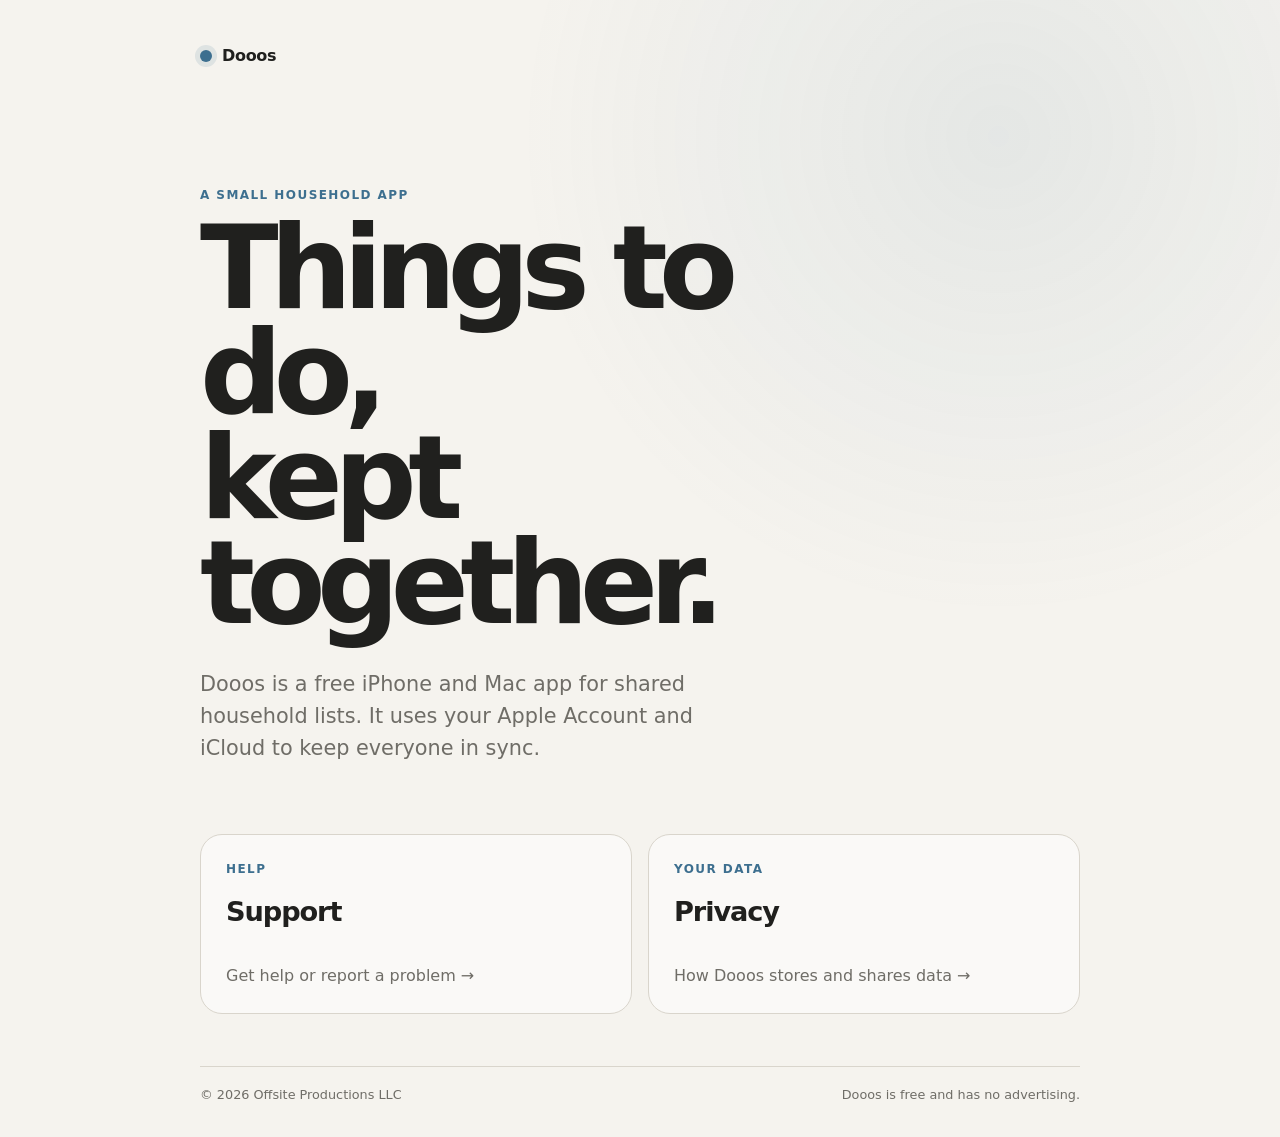
==== index.html @ 3f1df7b7 "Publish Dooos support and privacy site" ====
<!doctype html>
<html lang="en">
<head>
  <meta charset="utf-8">
  <meta name="viewport" content="width=device-width, initial-scale=1">
  <meta name="description" content="Support and privacy information for Dooos, a small shared household to-do app.">
  <title>Dooos</title>
  <link rel="icon" href="./favicon.svg" type="image/svg+xml">
  <link rel="stylesheet" href="./styles.css">
</head>
<body>
  <main class="shell">
    <header class="mark" aria-label="Dooos">
      <span class="dot" aria-hidden="true"></span>
      <span>Dooos</span>
    </header>

    <section class="hero">
      <p class="eyebrow">A small household app</p>
      <h1>Things to do,<br>kept together.</h1>
      <p class="intro">Dooos is a free iPhone and Mac app for shared household lists. It uses your Apple Account and iCloud to keep everyone in sync.</p>
    </section>

    <nav class="cards" aria-label="Information">
      <a class="card" href="./support/">
        <span class="card-label">Help</span>
        <strong>Support</strong>
        <span>Get help or report a problem <span aria-hidden="true">→</span></span>
      </a>
      <a class="card" href="./privacy/">
        <span class="card-label">Your data</span>
        <strong>Privacy</strong>
        <span>How Dooos stores and shares data <span aria-hidden="true">→</span></span>
      </a>
    </nav>

    <footer>
      <span>© 2026 Offsite Productions LLC</span>
      <span>Dooos is free and has no advertising.</span>
    </footer>
  </main>
</body>
</html>
---- styles.css ----
:root {
  color-scheme: light;
  --paper: #f5f3ee;
  --ink: #20201e;
  --muted: #6f6d67;
  --line: #d9d5cc;
  --card: rgba(255, 255, 255, 0.55);
  --blue: #3d6f8f;
}

* { box-sizing: border-box; }

html { background: var(--paper); }

body {
  margin: 0;
  color: var(--ink);
  background:
    radial-gradient(circle at 78% 12%, rgba(61, 111, 143, 0.09), transparent 30rem),
    var(--paper);
  font-family: ui-rounded, "SF Pro Rounded", "Avenir Next", system-ui, sans-serif;
  line-height: 1.55;
}

a { color: inherit; }

.shell {
  width: min(880px, calc(100% - 40px));
  min-height: 100vh;
  margin: 0 auto;
  padding: 44px 0 32px;
  display: flex;
  flex-direction: column;
}

.mark {
  display: flex;
  align-items: center;
  gap: 10px;
  font-size: 1rem;
  font-weight: 700;
  letter-spacing: -0.02em;
}

.dot {
  width: 12px;
  height: 12px;
  border-radius: 50%;
  background: var(--blue);
  box-shadow: 0 0 0 5px rgba(61, 111, 143, 0.12);
}

.hero { margin: clamp(70px, 13vh, 130px) 0 70px; }

.eyebrow,
.card-label {
  margin: 0 0 12px;
  color: var(--blue);
  font-size: 0.75rem;
  font-weight: 750;
  letter-spacing: 0.12em;
  text-transform: uppercase;
}

h1 {
  max-width: 680px;
  margin: 0;
  font-size: clamp(3.6rem, 11vw, 7.2rem);
  line-height: 0.91;
  letter-spacing: -0.075em;
}

.intro {
  max-width: 560px;
  margin: 32px 0 0;
  color: var(--muted);
  font-size: clamp(1.05rem, 2.4vw, 1.3rem);
}

.cards {
  display: grid;
  grid-template-columns: repeat(2, minmax(0, 1fr));
  gap: 16px;
  margin-top: auto;
}

.card {
  min-height: 180px;
  padding: 25px;
  border: 1px solid var(--line);
  border-radius: 22px;
  background: var(--card);
  display: flex;
  flex-direction: column;
  text-decoration: none;
  transition: transform 150ms ease, border-color 150ms ease, background 150ms ease;
}

.card:hover,
.card:focus-visible {
  transform: translateY(-2px);
  border-color: rgba(61, 111, 143, 0.55);
  background: rgba(255, 255, 255, 0.82);
}

.card strong {
  font-size: 1.7rem;
  letter-spacing: -0.04em;
}

.card > span:last-child {
  margin-top: auto;
  color: var(--muted);
}

footer {
  margin-top: 52px;
  padding-top: 18px;
  border-top: 1px solid var(--line);
  display: flex;
  justify-content: space-between;
  gap: 20px;
  color: var(--muted);
  font-size: 0.8rem;
}

.document {
  width: min(720px, calc(100% - 40px));
  margin: 0 auto;
  padding: 44px 0 70px;
}

.back {
  display: inline-flex;
  margin-bottom: 70px;
  color: var(--muted);
  text-decoration: none;
}

.back:hover,
.back:focus-visible { color: var(--ink); }

.document h1 {
  margin-bottom: 18px;
  font-size: clamp(3rem, 9vw, 5.5rem);
}

.updated {
  margin: 0 0 54px;
  color: var(--muted);
}

.document section {
  padding: 28px 0;
  border-top: 1px solid var(--line);
}

.document h2 {
  margin: 0 0 12px;
  font-size: 1.25rem;
  letter-spacing: -0.025em;
}

.document p,
.document ul { margin: 0; }

.document p + p,
.document p + ul,
.document ul + p { margin-top: 14px; }

.document li + li { margin-top: 7px; }

.action {
  display: inline-block;
  margin-top: 18px;
  padding: 11px 16px;
  border-radius: 999px;
  color: white;
  background: var(--blue);
  font-weight: 700;
  text-decoration: none;
}

.note {
  padding: 16px 18px;
  border-radius: 14px;
  background: rgba(61, 111, 143, 0.09);
  color: #3f5968;
}

@media (max-width: 620px) {
  .shell,
  .document { width: min(100% - 28px, 880px); }
  .shell { padding-top: 28px; }
  .hero { margin-top: 72px; }
  .cards { grid-template-columns: 1fr; }
  .card { min-height: 150px; }
  footer { flex-direction: column; }
  .back { margin-bottom: 48px; }
}
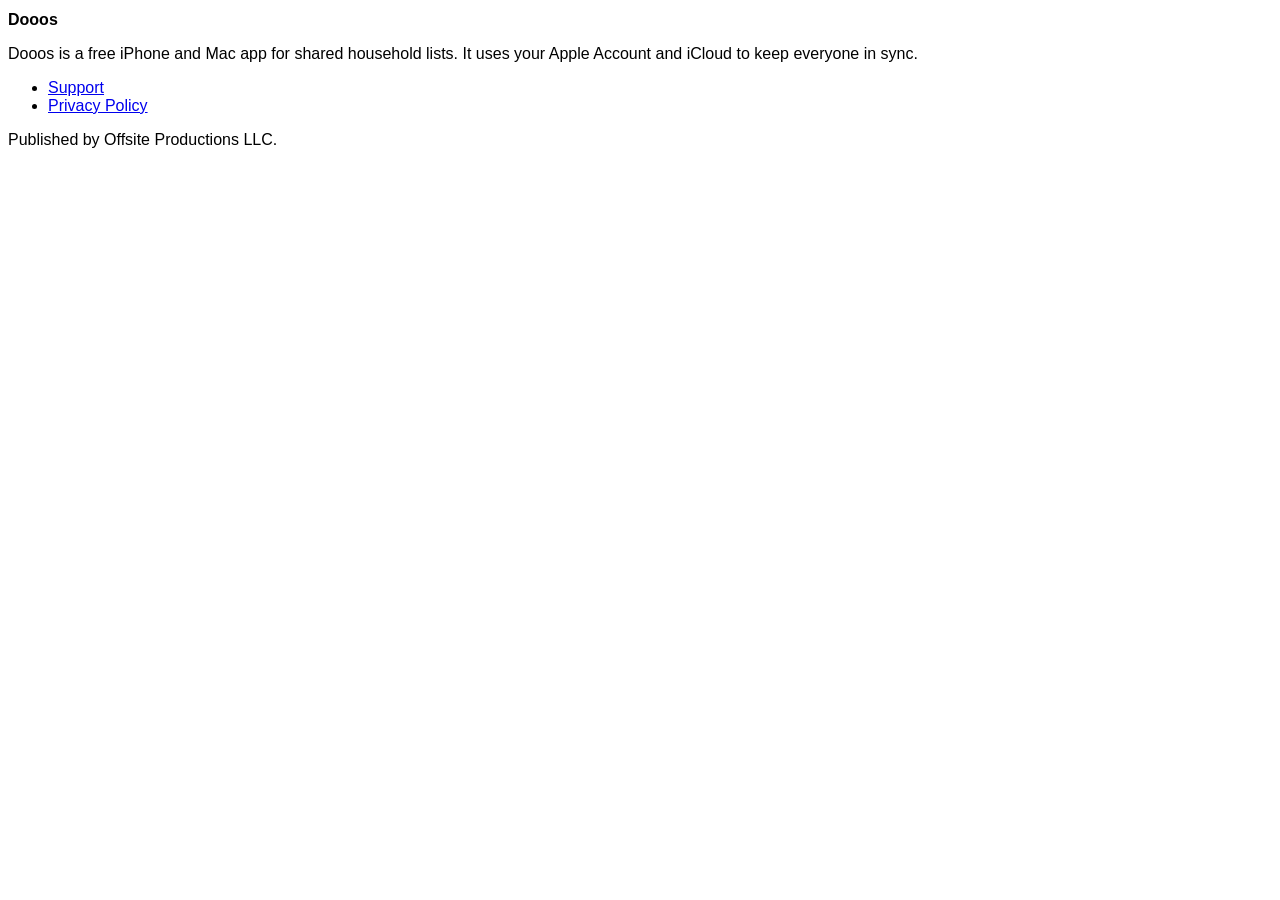
==== commit 432b6634: "Reduce site to plain information" ====
--- a/index.html
+++ b/index.html
@@ -3,41 +3,19 @@
 <head>
   <meta charset="utf-8">
   <meta name="viewport" content="width=device-width, initial-scale=1">
-  <meta name="description" content="Support and privacy information for Dooos, a small shared household to-do app.">
+  <meta name="description" content="Support and privacy information for Dooos.">
   <title>Dooos</title>
-  <link rel="icon" href="./favicon.svg" type="image/svg+xml">
   <link rel="stylesheet" href="./styles.css">
 </head>
 <body>
-  <main class="shell">
-    <header class="mark" aria-label="Dooos">
-      <span class="dot" aria-hidden="true"></span>
-      <span>Dooos</span>
-    </header>
-
-    <section class="hero">
-      <p class="eyebrow">A small household app</p>
-      <h1>Things to do,<br>kept together.</h1>
-      <p class="intro">Dooos is a free iPhone and Mac app for shared household lists. It uses your Apple Account and iCloud to keep everyone in sync.</p>
-    </section>
-
-    <nav class="cards" aria-label="Information">
-      <a class="card" href="./support/">
-        <span class="card-label">Help</span>
-        <strong>Support</strong>
-        <span>Get help or report a problem <span aria-hidden="true">→</span></span>
-      </a>
-      <a class="card" href="./privacy/">
-        <span class="card-label">Your data</span>
-        <strong>Privacy</strong>
-        <span>How Dooos stores and shares data <span aria-hidden="true">→</span></span>
-      </a>
-    </nav>
-
-    <footer>
-      <span>© 2026 Offsite Productions LLC</span>
-      <span>Dooos is free and has no advertising.</span>
-    </footer>
+  <main>
+    <h1>Dooos</h1>
+    <p>Dooos is a free iPhone and Mac app for shared household lists. It uses your Apple Account and iCloud to keep everyone in sync.</p>
+    <ul>
+      <li><a href="./support/">Support</a></li>
+      <li><a href="./privacy/">Privacy Policy</a></li>
+    </ul>
+    <p>Published by Offsite Productions LLC.</p>
   </main>
 </body>
 </html>
--- a/styles.css
+++ b/styles.css
@@ -1,200 +1,15 @@
-:root {
-  color-scheme: light;
-  --paper: #f5f3ee;
-  --ink: #20201e;
-  --muted: #6f6d67;
-  --line: #d9d5cc;
-  --card: rgba(255, 255, 255, 0.55);
-  --blue: #3d6f8f;
+html,
+body,
+h1,
+h2,
+p,
+ul,
+li,
+a,
+strong {
+  font-size: 16px;
 }
 
-* { box-sizing: border-box; }
-
-html { background: var(--paper); }
-
 body {
-  margin: 0;
-  color: var(--ink);
-  background:
-    radial-gradient(circle at 78% 12%, rgba(61, 111, 143, 0.09), transparent 30rem),
-    var(--paper);
-  font-family: ui-rounded, "SF Pro Rounded", "Avenir Next", system-ui, sans-serif;
-  line-height: 1.55;
+  font-family: sans-serif;
 }
-
-a { color: inherit; }
-
-.shell {
-  width: min(880px, calc(100% - 40px));
-  min-height: 100vh;
-  margin: 0 auto;
-  padding: 44px 0 32px;
-  display: flex;
-  flex-direction: column;
-}
-
-.mark {
-  display: flex;
-  align-items: center;
-  gap: 10px;
-  font-size: 1rem;
-  font-weight: 700;
-  letter-spacing: -0.02em;
-}
-
-.dot {
-  width: 12px;
-  height: 12px;
-  border-radius: 50%;
-  background: var(--blue);
-  box-shadow: 0 0 0 5px rgba(61, 111, 143, 0.12);
-}
-
-.hero { margin: clamp(70px, 13vh, 130px) 0 70px; }
-
-.eyebrow,
-.card-label {
-  margin: 0 0 12px;
-  color: var(--blue);
-  font-size: 0.75rem;
-  font-weight: 750;
-  letter-spacing: 0.12em;
-  text-transform: uppercase;
-}
-
-h1 {
-  max-width: 680px;
-  margin: 0;
-  font-size: clamp(3.6rem, 11vw, 7.2rem);
-  line-height: 0.91;
-  letter-spacing: -0.075em;
-}
-
-.intro {
-  max-width: 560px;
-  margin: 32px 0 0;
-  color: var(--muted);
-  font-size: clamp(1.05rem, 2.4vw, 1.3rem);
-}
-
-.cards {
-  display: grid;
-  grid-template-columns: repeat(2, minmax(0, 1fr));
-  gap: 16px;
-  margin-top: auto;
-}
-
-.card {
-  min-height: 180px;
-  padding: 25px;
-  border: 1px solid var(--line);
-  border-radius: 22px;
-  background: var(--card);
-  display: flex;
-  flex-direction: column;
-  text-decoration: none;
-  transition: transform 150ms ease, border-color 150ms ease, background 150ms ease;
-}
-
-.card:hover,
-.card:focus-visible {
-  transform: translateY(-2px);
-  border-color: rgba(61, 111, 143, 0.55);
-  background: rgba(255, 255, 255, 0.82);
-}
-
-.card strong {
-  font-size: 1.7rem;
-  letter-spacing: -0.04em;
-}
-
-.card > span:last-child {
-  margin-top: auto;
-  color: var(--muted);
-}
-
-footer {
-  margin-top: 52px;
-  padding-top: 18px;
-  border-top: 1px solid var(--line);
-  display: flex;
-  justify-content: space-between;
-  gap: 20px;
-  color: var(--muted);
-  font-size: 0.8rem;
-}
-
-.document {
-  width: min(720px, calc(100% - 40px));
-  margin: 0 auto;
-  padding: 44px 0 70px;
-}
-
-.back {
-  display: inline-flex;
-  margin-bottom: 70px;
-  color: var(--muted);
-  text-decoration: none;
-}
-
-.back:hover,
-.back:focus-visible { color: var(--ink); }
-
-.document h1 {
-  margin-bottom: 18px;
-  font-size: clamp(3rem, 9vw, 5.5rem);
-}
-
-.updated {
-  margin: 0 0 54px;
-  color: var(--muted);
-}
-
-.document section {
-  padding: 28px 0;
-  border-top: 1px solid var(--line);
-}
-
-.document h2 {
-  margin: 0 0 12px;
-  font-size: 1.25rem;
-  letter-spacing: -0.025em;
-}
-
-.document p,
-.document ul { margin: 0; }
-
-.document p + p,
-.document p + ul,
-.document ul + p { margin-top: 14px; }
-
-.document li + li { margin-top: 7px; }
-
-.action {
-  display: inline-block;
-  margin-top: 18px;
-  padding: 11px 16px;
-  border-radius: 999px;
-  color: white;
-  background: var(--blue);
-  font-weight: 700;
-  text-decoration: none;
-}
-
-.note {
-  padding: 16px 18px;
-  border-radius: 14px;
-  background: rgba(61, 111, 143, 0.09);
-  color: #3f5968;
-}
-
-@media (max-width: 620px) {
-  .shell,
-  .document { width: min(100% - 28px, 880px); }
-  .shell { padding-top: 28px; }
-  .hero { margin-top: 72px; }
-  .cards { grid-template-columns: 1fr; }
-  .card { min-height: 150px; }
-  footer { flex-direction: column; }
-  .back { margin-bottom: 48px; }
-}
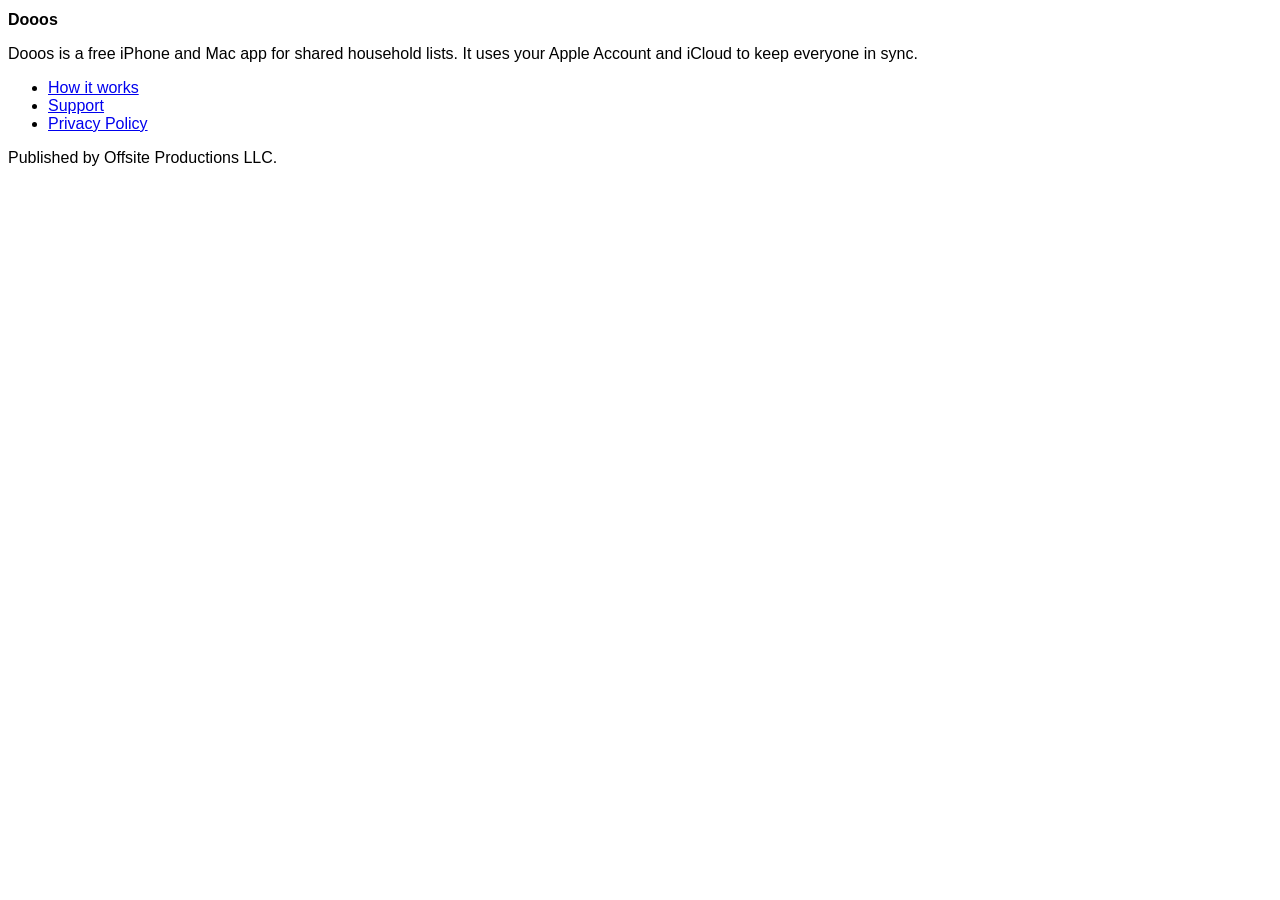
==== commit e5c02f72: "Explain how Dooos works" ====
--- a/index.html
+++ b/index.html
@@ -12,6 +12,7 @@
     <h1>Dooos</h1>
     <p>Dooos is a free iPhone and Mac app for shared household lists. It uses your Apple Account and iCloud to keep everyone in sync.</p>
     <ul>
+      <li><a href="./how-it-works/">How it works</a></li>
       <li><a href="./support/">Support</a></li>
       <li><a href="./privacy/">Privacy Policy</a></li>
     </ul>
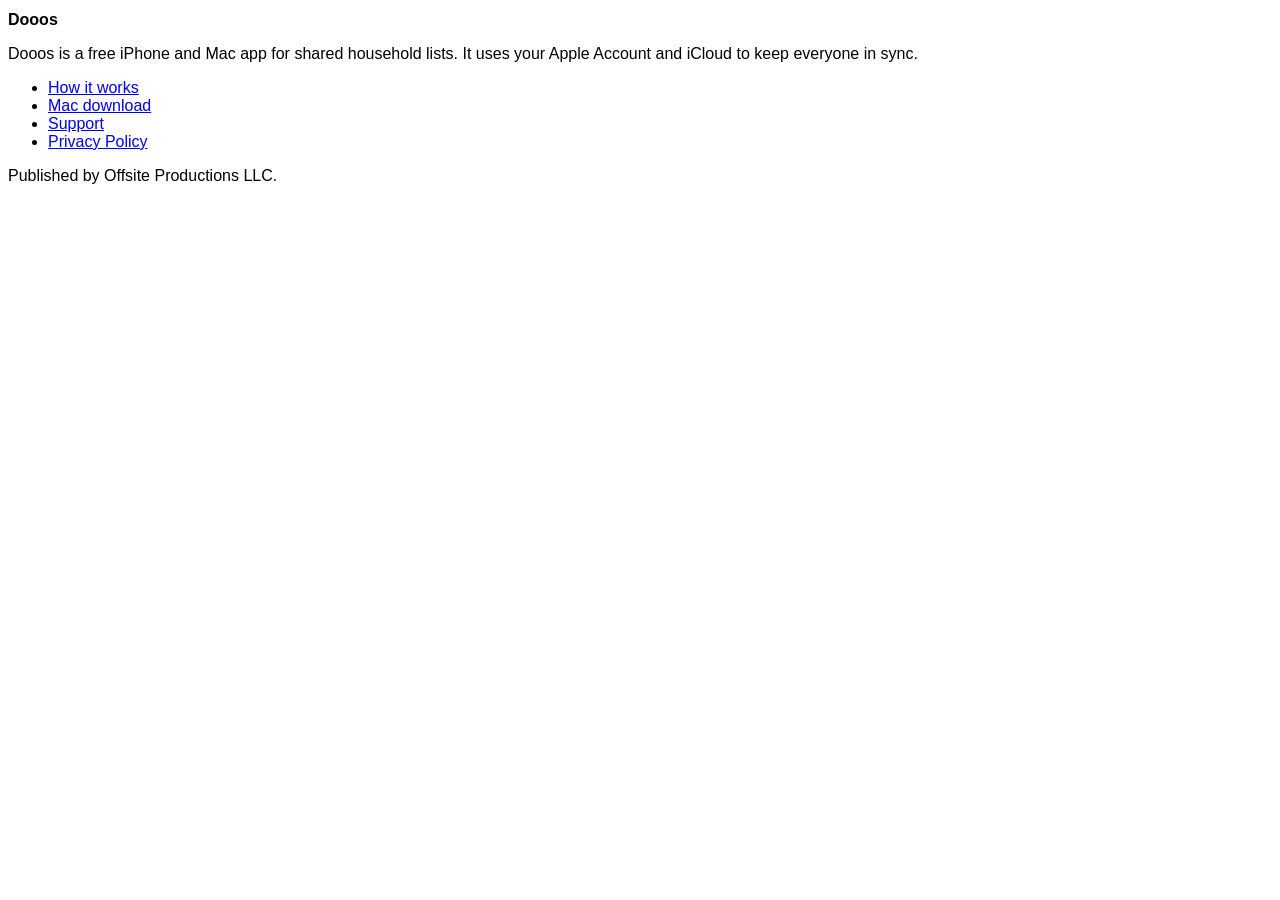
==== commit 3fcd6f63: "Publish Mac download instructions" ====
--- a/index.html
+++ b/index.html
@@ -13,6 +13,7 @@
     <p>Dooos is a free iPhone and Mac app for shared household lists. It uses your Apple Account and iCloud to keep everyone in sync.</p>
     <ul>
       <li><a href="./how-it-works/">How it works</a></li>
+      <li><a href="./download/">Mac download</a></li>
       <li><a href="./support/">Support</a></li>
       <li><a href="./privacy/">Privacy Policy</a></li>
     </ul>
--- a/styles.css
+++ b/styles.css
@@ -4,9 +4,11 @@
 h2,
 p,
 ul,
+ol,
 li,
 a,
-strong {
+strong,
+code {
   font-size: 16px;
 }
 
